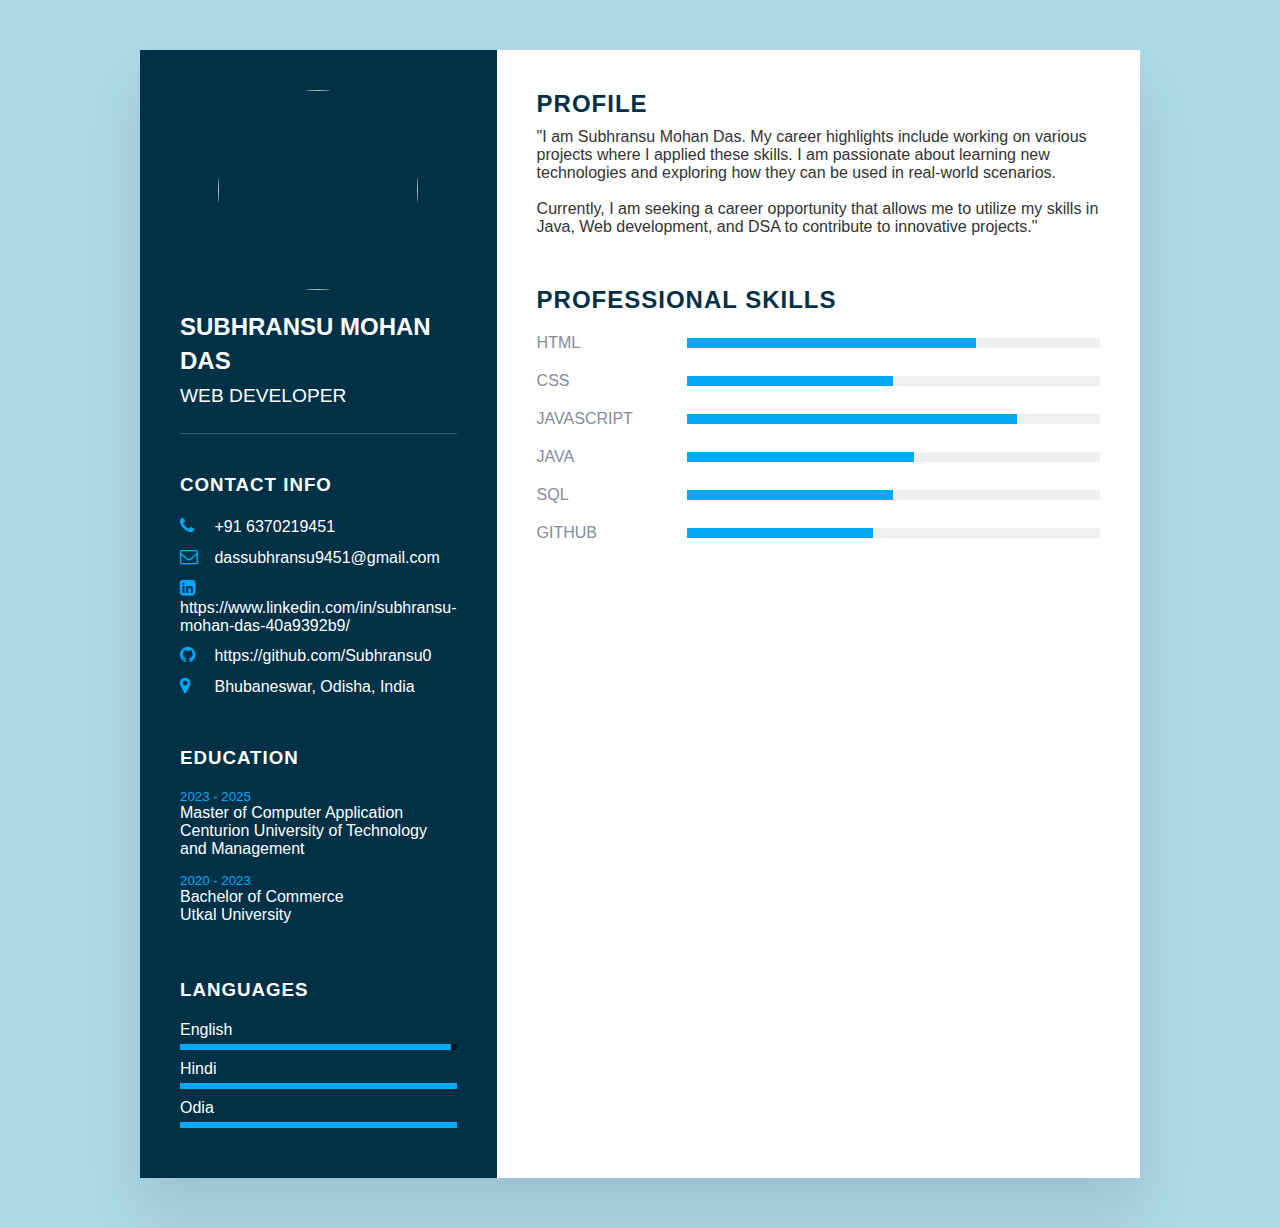
==== 1st.html @ be5d8188 "CV using Html and CSS" ====
<!DOCTYPE html>
<html lang="en">

<head>
    <meta charset="UTF-8">
    <meta name="viewport" content="width=device-width, initial-scale=1.0">
    <title>Subhransu CV</title>
    <link rel="stylesheet" href="https://cdnjs.cloudflare.com/ajax/libs/font-awesome/4.7.0/css/font-awesome.css"
        integrity="sha512-5A8nwdMOWrSz20fDsjczgUidUBR8liPYU+WymTZP1lmY9G6Oc7HlZv156XqnsgNUzTyMefFTcsFH/tnJE/+xBg=="
        crossorigin="anonymous" referrerpolicy="no-referrer" />
    <link rel="stylesheet" href="1st.css">
</head>

<body>
    <div class="container">
        <div class="Left_Side">
            <div class="ProfileText">
                <div class="imgBx">
                    <img src="sonu.jpg" alt="">
                </div>
                <h2>Subhransu Mohan Das<br><span>Web Developer</span></h2>
            </div>
            <div class="ContactInfo">
                <h3 class="title">Contact Info</h3>
                <ul>
                    <li>
                        <span class="icon"><i class="fa fa-phone" aria-hidden="true"></i></span>
                        <span class="text">+91 6370219451</span>
                    </li>
                    <li>
                        <span class="icon"><i class="fa fa-envelope-o" aria-hidden="true"></i></span>
                        <span class="text">dassubhransu9451@gmail.com</span>
                    </li>

                    <li>
                        <span class="icon"><i class="fa fa-linkedin-square" aria-hidden="true"></i></span>
                        <span class="text">https://www.linkedin.com/in/subhransu-mohan-das-40a9392b9/</span>
                    </li>
                    <li>
                        <span class="icon"><i class="fa fa-github" aria-hidden="true"></i></span>
                        <span class="text">https://github.com/Subhransu0</span>
                    </li>

                    <li>
                        <span class="icon"><i class="fa fa-map-marker" aria-hidden="true"></i></span>
                        <span class="text">Bhubaneswar, Odisha, India</span>
                    </li>
                </ul>
            </div>


            <div class="ContactInfo Education">
                <h3 class="title">Education</h3>
                <ul>
                    <li>
                        <h5>2023 - 2025</h5>
                        <h4>Master of Computer Application</h4>
                        <h4>Centurion University of Technology and Management</h4>
                    </li>
                    <li>
                        <h5>2020 - 2023</h5>
                        <h4>Bachelor of Commerce</h4>
                        <h4>Utkal University</h4>
                    </li>
                </ul>
            </div>


            <div class="ContactInfo Languages">
                <h3 class="title">Languages</h3>
                <ul>
                    <li>
                        <span class="text">English</span>
                        <div class="percent">
                            <div style="width: 98%;"></div>
                        </div>

                    </li>
                    <li>
                        <span class="text">Hindi</span>
                        <div class="percent">
                            <div style="width: 100%;"></div>
                        </div>
                    </li>
                    <li>
                        <span class="text">Odia</span>
                        <div class="percent">
                            <div style="width: 100%;"></div>
                        </div>
                    </li>
                </ul>
            </div>
        </div>
        <div class="Right_Side">
            <div class="about">
                <h2 class="title2">Profile</h2>
                <p>"I am Subhransu Mohan Das. My career highlights include working on various projects where I applied
                    these skills. I am passionate about learning new technologies and exploring how they can be used in
                    real-world scenarios. <br><br>Currently, I am seeking a career opportunity that allows me to utilize
                    my skills in Java, Web development, and DSA to contribute to innovative projects."</p>
            </div>

            <!-- <div class="about">
                <h2 class="title2">Experience</h2>
                <div class="box">
                    <div class="year_company">
                        <h5>2025 - present</h5>
                        <h5>Company Name</h5>
                    </div>
                    <div class="text">
                        <h4>Web Developer</h4>
                        <p>Say something about the company</p>
                    </div>
                </div>

                <div class="box">
                    <div class="year_company">
                        <h5>2025 - present</h5>
                        <h5>Company Name</h5>
                    </div>
                    <div class="text">
                        <h4>Web Developer</h4>
                        <p>Say something about the company</p>
                    </div>
                </div>
            </div> -->

            <div class="about skills">
                <h2 class="title2">Professional Skills</h2>
                <div class="box">
                    <h4>HTML</h4>
                    <div class="percent">
                        <div style="width: 70%;"></div>
                    </div>
                </div>
                <div class="box">
                    <h4>CSS</h4>
                    <div class="percent">
                        <div style="width: 50%;"></div>
                    </div>
                </div>
                <div class="box">
                    <h4>JAVASCRIPT</h4>
                    <div class="percent">
                        <div style="width: 80%;"></div>
                    </div>
                </div>
                <div class="box">
                    <h4>JAVA</h4>
                    <div class="percent">
                        <div style="width: 55%;"></div>
                    </div>
                </div>
                <div class="box">
                    <h4>SQL</h4>
                    <div class="percent">
                        <div style="width: 50%;"></div>
                    </div>
                </div>
                <div class="box">
                    <h4>GITHUB</h4>
                    <div class="percent">
                        <div style="width: 45%;"></div>
                    </div>
                </div>
            </div>
        </div>
    </div>
</body>

</html>
---- 1st.css ----
* {
    margin: 0;
    padding: 0;
    box-sizing: border-box;
    font-family: 'Poppins', sans-serif;
}

body {
    background: lightblue;
    display: flex;
    justify-content: center;
    align-items: center;
    min-height: 100vh;
}

.container {
    position: relative;
    width: 100%;
    max-width: 1000px;
    min-height: 1000px;
    background: #fff;
    margin: 50px;
    display: grid;
    grid-template-columns: 1fr 2fr;
    box-shadow: 0 35px 55px rgba(0, 0, 0, 0.1);

}

.container .Left_Side {
    position: relative;
    background: #003147;
    padding: 40px;
}

.ProfileText {
    position: relative;
    display: flex;
    flex-direction: column;
    align-items: center;
    padding-bottom: 20px;
    border-bottom: 1px solid rgba(255, 255, 255, 0.2);
}

.ProfileText .imgBx {
    position: relative;
    width: 200px;
    height: 200px;
    border-radius: 50%;
    overflow: hidden;
}

.ProfileText .imgBx img {
    position: absolute;
    top: 0;
    left: 0;
    width: 100%;
    height: 100%;
    object-fit: cover;
}

.ProfileText h2 {
    color: #fff;
    font-size: 1.5em;
    margin-top: 20px;
    text-transform: uppercase;
    text-align: left;
    font-weight: 600;
    line-height: 1.4em;
}

.ProfileText h2 span {
    font-size: 0.8em;
    font-weight: 300;
}

.ContactInfo {
    padding-top: 40px;
}

.title {
    color: #fff;
    text-transform: uppercase;
    font-weight: 600;
    letter-spacing: 1px;
    margin-bottom: 20px;
}

.ContactInfo ul {
    position: relative;
}

.ContactInfo ul li {
    position: relative;
    list-style: none;
    margin: 10px 0;
    cursor: pointer;
}
.ContactInfo ul li .icon{
    display: inline-block;
    width: 30px;
    font-size: 18px;
    color: #03a9f4;
}
.ContactInfo ul li span{
    color: #fff;
    font-weight: 300;
}
.ContactInfo.Education li{
    margin-bottom: 15px;
}
.ContactInfo.Education h5{
    color: #03a9f4;
    font-weight: 500;
}
.ContactInfo.Education h4:nth-child(2){
    color: #fff;
    font-weight: 500;
}
.ContactInfo.Education h4{
    color: #fff;
    font-weight: 300;
}
.ContactInfo.Languages .percent{
    position: relative;
    width: 100%;
    height: 6px;
    background: #081921;
    display: block;
    margin-top: 5px;

}
.ContactInfo.Languages .percent div{
    position: absolute;
    top: 0;
    left: 0;
    height: 100%;
    background: #03a9f4;
}



.container .Right_Side {
    position: relative;
    background: #fff;
    padding: 40px;
}
.about 
{
    margin-bottom: 50px;
}
.about:last-child
{
    margin-bottom: 0;
}
.title2{
    color: #003147;
    text-transform: uppercase;
    letter-spacing: 1px;
    margin-bottom: 10px;
}
p{
    color: #333;
}
.about .box
{
    display: flex;
    flex-direction: row;
    margin: 20px 0;
}
.about .box .year_company
{
    min-width: 150px;
}
.about .box .year_company h5{
    text-transform: uppercase;
    color: #848c90;
    font-weight: 600;

}
.about .box .text h4
{
 text-transform: uppercase;
 color: #2a7da2;
 font-size: 16px;
}
.skills .box
{
    position: relative;
    width: 100%;
    display: grid;
    grid-template-columns: 150px 1fr;
    justify-content: center;
    align-items: center;
}
.skills .box h4
{
    text-transform: uppercase;
    color: #848c99;
    font-weight: 500;

}

.skills .box .percent
{
    position: relative;
    width: 100%;
    height: 10px;
    background: #f0f0f0;
}
.skills .box .percent div
{
    position: absolute;
    top: 0;
    left: 0;
    height: 100%;
    background: #03a9f4;
}
@media (max-width: 1000px){
.container
{
    margin: 10px;
    grid-template-columns: repeat(1, 1fr);
}
}
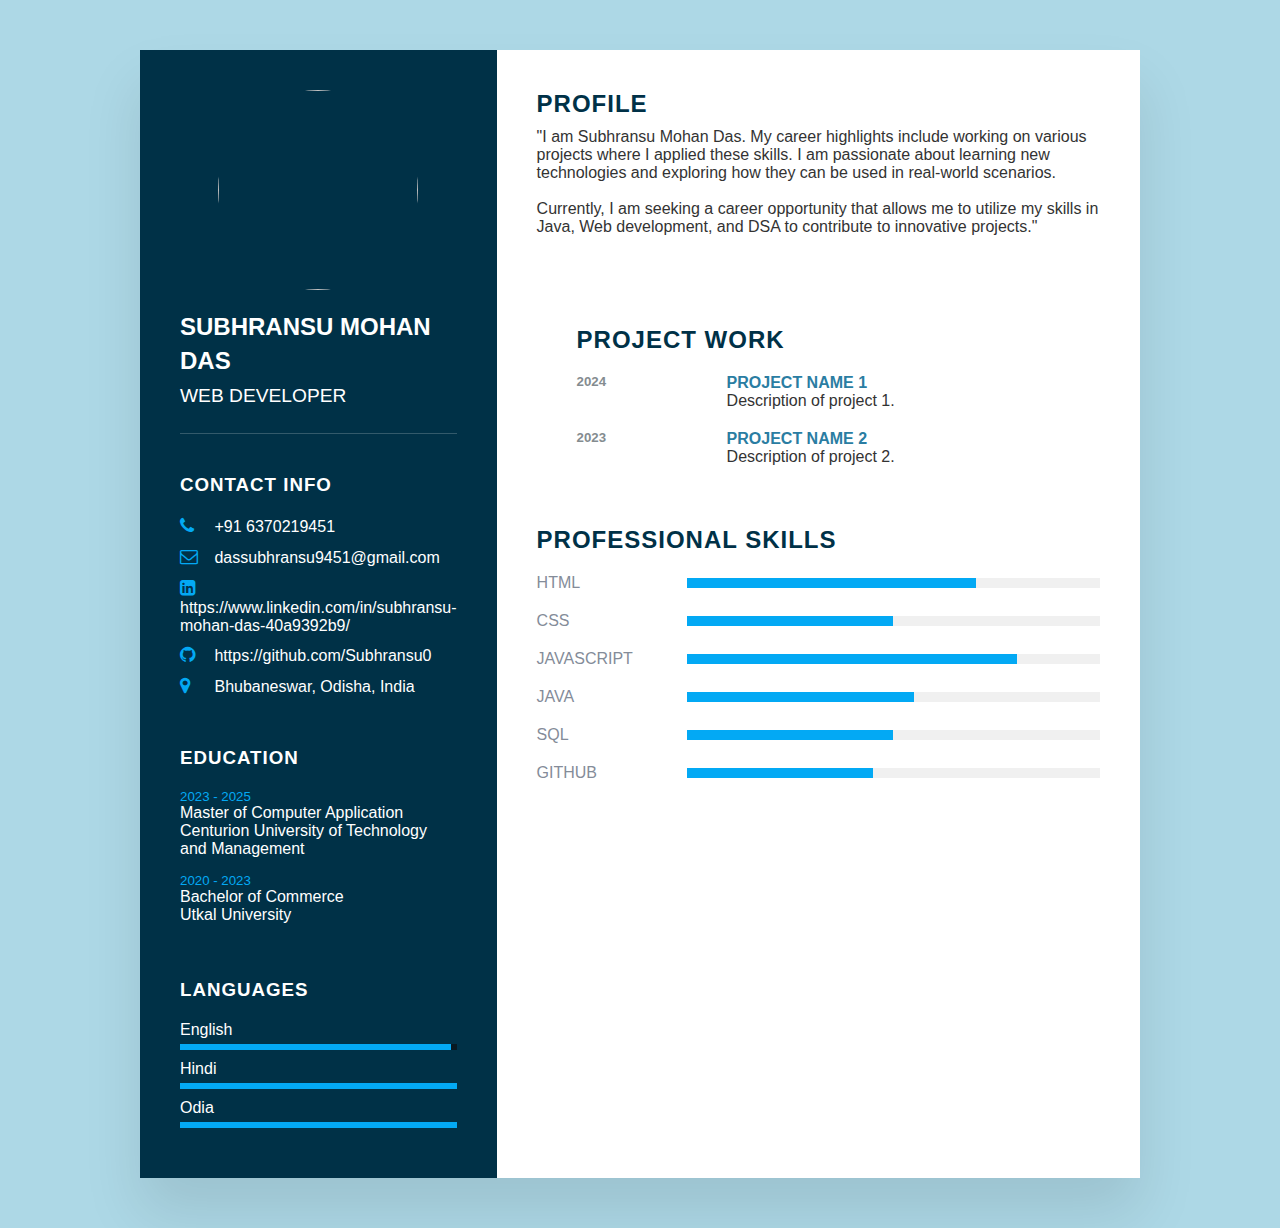
==== commit 5f9047f2: "MY CV" ====
--- a/1st.html
+++ b/1st.html
@@ -125,6 +125,35 @@
                 </div>
             </div> -->
 
+
+            <div class="Right_Side">
+                <!-- Other sections -->
+                
+                <div class="about projects">
+                    <h2 class="title2">Project Work</h2>
+                    <div class="box">
+                        <div class="year_company">
+                            <h5>2024</h5>
+                        </div>
+                        <div class="text">
+                            <h4>Project Name 1</h4>
+                            <p>Description of project 1.</p>
+                        </div>
+                    </div>
+                    <div class="box">
+                        <div class="year_company">
+                            <h5>2023</h5>
+                        </div>
+                        <div class="text">
+                            <h4>Project Name 2</h4>
+                            <p>Description of project 2.</p>
+                        </div>
+                    </div>
+                    <!-- Add more project boxes as needed -->
+                </div>
+            </div>
+            
+
             <div class="about skills">
                 <h2 class="title2">Professional Skills</h2>
                 <div class="box">
